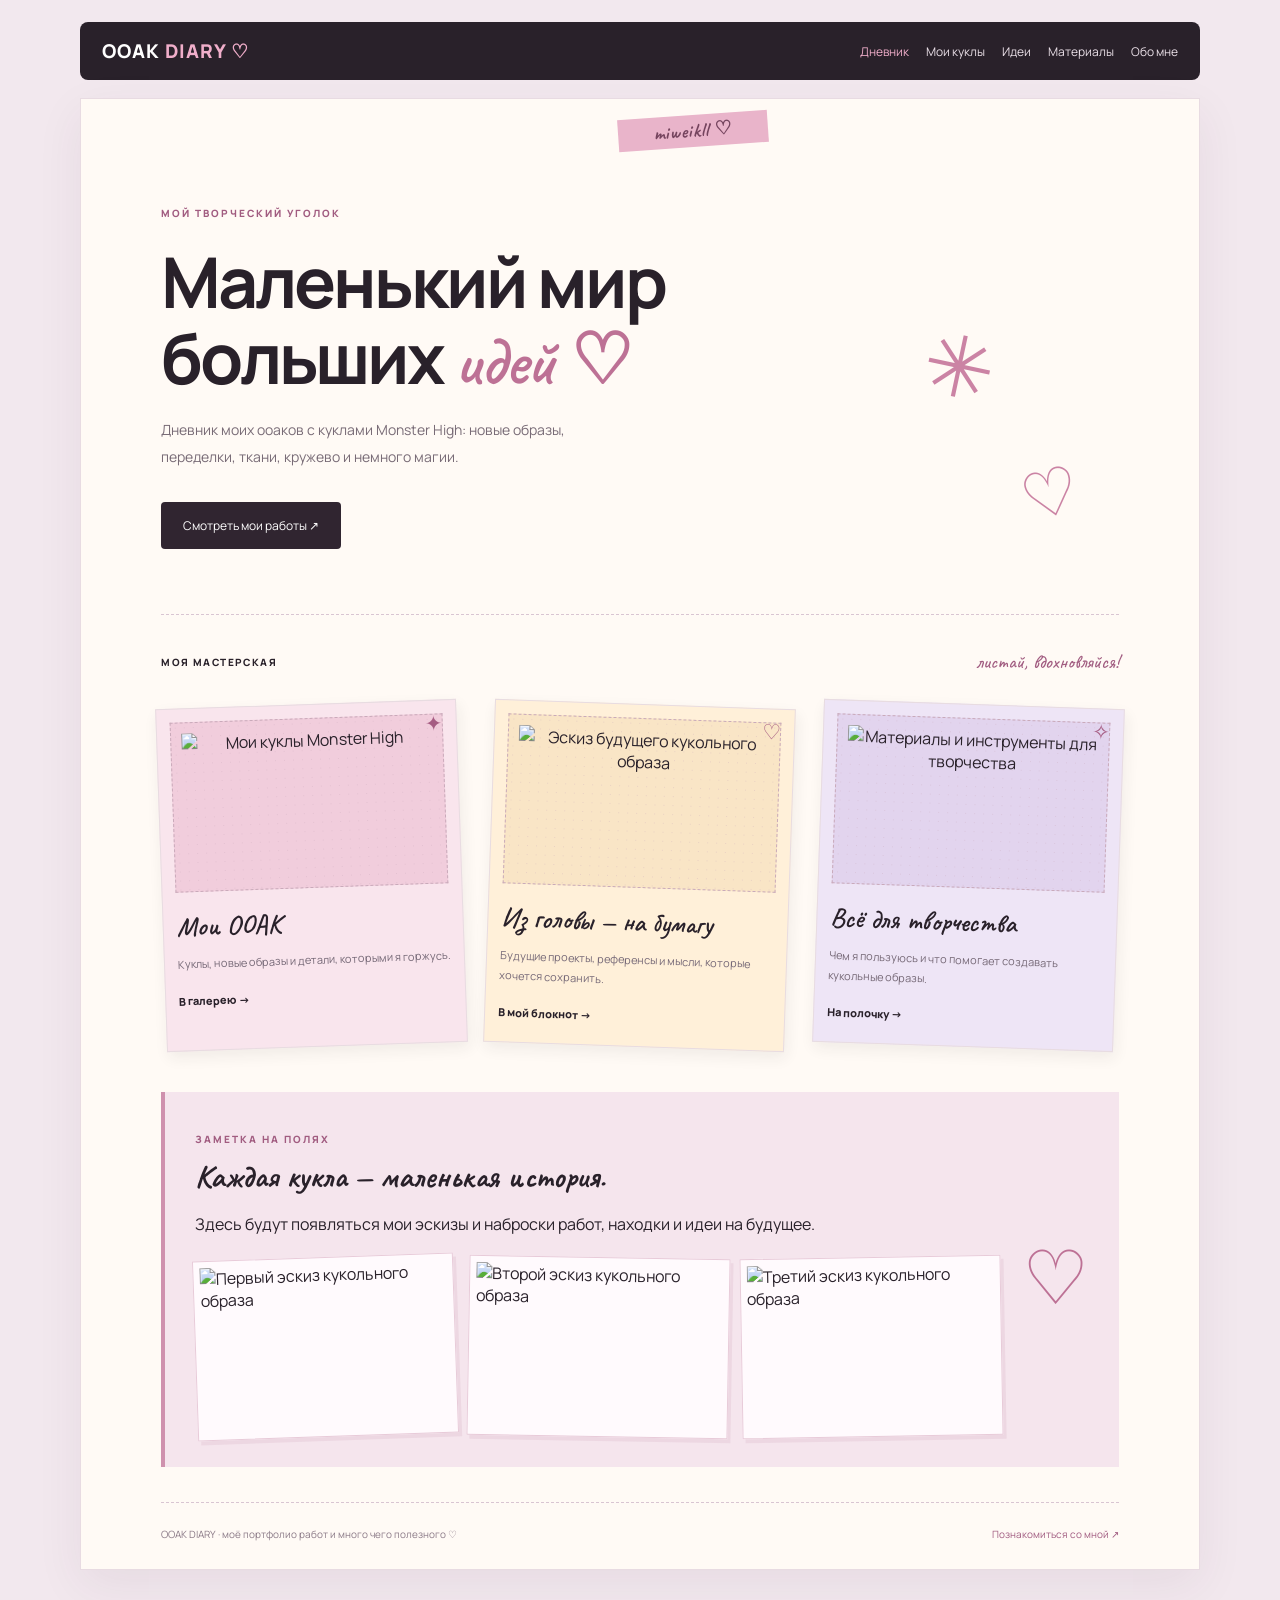
==== index.html @ fc01490b "Add files via upload" ====
<!DOCTYPE html>
<html lang="ru">
<head>
    <meta charset="UTF-8">
    <meta name="viewport" content="width=device-width, initial-scale=1.0">
    <title>OOAK Diary — мой кукольный дневник</title>
    <meta name="description" content="Мой творческий дневник: OOAK Monster High, эскизы, материалы и идеи.">
    <link rel="stylesheet" href="style.css">
</head>
<body>

    <header class="topbar">
        <a class="logo" href="index.html">OOAK <span>DIARY ♡</span></a>
        <nav>
            <a class="active" href="index.html">Дневник</a>
            <a href="works.html">Мои куклы</a>
            <a href="ideas.html">Идеи</a>
            <a href="materials.html">Материалы</a>
            <a href="about.html">Обо мне</a>
        </nav>
    </header>

    <main class="paper">
        <div class="tape">miweikll ♡</div>

        <section class="intro">
            <p class="eyebrow">МОЙ ТВОРЧЕСКИЙ УГОЛОК</p>
            <h1>Маленький мир<br>больших <span>идей ♡</span></h1>
            <p class="intro-text">
                Дневник моих ооаков с куклами Monster High:
                новые образы, переделки, ткани, кружево и немного магии.
            </p>
            <a class="sticker-button" href="works.html">Смотреть мои работы ↗</a>
            <span class="doodle doodle-one">✳</span>
            <span class="doodle doodle-two">♡</span>
        </section>

        <section class="diary-section">
            <div class="section-heading">
                <span>МОЯ МАСТЕРСКАЯ</span>
                <span class="handwritten">листай, вдохновляйся!</span>
            </div>

            <div class="note-grid">

                <a class="note note-pink tilt-left" href="works.html">
                    <span class="pin">✦</span>

                    <div class="fake-photo doll-photo">
                        <img
                            src="images/collagedolls.jpg"
                            alt="Мои куклы Monster High"
                            style="width: 100%; height: 100%; object-fit: cover;"
                        >
                    </div>

                    <h2>Мои OOAK</h2>
                    <p>Куклы, новые образы и детали, которыми я горжусь.</p>
                    <span class="note-link">В галерею →</span>
                </a>

                <a class="note note-cream tilt-right" href="ideas.html">
                    <span class="pin">♡</span>

                    <div class="fake-photo sketch-photo">
                        <img
                            src="images/_.jpeg"
                            alt="Эскиз будущего кукольного образа"
                            style="width: 100%; height: 100%; object-fit: cover;"
                        >
                    </div>

                    <h2>Из головы — на бумагу</h2>
                    <p>Будущие проекты, референсы и мысли, которые хочется сохранить.</p>
                    <span class="note-link">В мой блокнот →</span>
                </a>

                <a class="note note-lilac tilt-right" href="materials.html">
                    <span class="pin">✧</span>

                    <div class="fake-photo material-photo">
                        <img
                            src="images/творчество.jpeg"
                            alt="Материалы и инструменты для творчества"
                            style="width: 100%; height: 100%; object-fit: cover;"
                        >
                    </div>

                    <h2>Всё для творчества</h2>
                    <p>Чем я пользуюсь и что помогает создавать кукольные образы.</p>
                    <span class="note-link">На полочку →</span>
                </a>

            </div>
        </section>

        <section class="latest">
            <div>
                <p class="eyebrow">ЗАМЕТКА НА ПОЛЯХ</p>
                <h2>Каждая кукла — маленькая история.</h2>
                <p>Здесь будут появляться мои эскизы и наброски работ, находки и идеи на будущее.</p>

                <!-- Три эскиза в один ряд -->
                <div class="sketch-row">
                    <img
                        src="images/эскиз1.png"
                        alt="Первый эскиз кукольного образа"
                        loading="lazy"
                    >
                    <img
                        src="images/эскиз2.png"
                        alt="Второй эскиз кукольного образа"
                        loading="lazy"
                    >
                    <img
                        src="images/эскиз3.png"
                        alt="Третий эскиз кукольного образа"
                        loading="lazy"
                    >
                </div>
            </div>

            <div class="big-heart">♡</div>
        </section>

        <footer>
            <span>OOAK DIARY · моё портфолио работ и много чего полезного ♡</span>
            <a href="about.html">Познакомиться со мной ↗</a>
        </footer>
    </main>

    
<div class="sketch-lightbox" id="sketchLightbox">
    <button class="sketch-lightbox-close" id="sketchLightboxClose" aria-label="Закрыть">×</button>
    <img id="sketchLightboxImage" src="" alt="Увеличенный эскиз">
</div>

<script>
    const sketchImages = document.querySelectorAll('.sketch-row img');
    const sketchLightbox = document.getElementById('sketchLightbox');
    const sketchLightboxImage = document.getElementById('sketchLightboxImage');
    const sketchLightboxClose = document.getElementById('sketchLightboxClose');

    sketchImages.forEach(function(image) {
        image.addEventListener('click', function() {
            sketchLightboxImage.src = image.src;
            sketchLightboxImage.alt = image.alt;
            sketchLightbox.classList.add('show');
            document.body.style.overflow = 'hidden';
        });
    });

    function closeSketchLightbox() {
        sketchLightbox.classList.remove('show');
        document.body.style.overflow = '';
    }

    sketchLightboxClose.addEventListener('click', closeSketchLightbox);

    sketchLightbox.addEventListener('click', function(event) {
        if (event.target === sketchLightbox || event.target === sketchLightboxImage) {
            closeSketchLightbox();
        }
    });

    document.addEventListener('keydown', function(event) {
        if (event.key === 'Escape') {
            closeSketchLightbox();
        }
    });
</script>

<script src="script.js"></script>

</body>
</html>
---- style.css ----
@import url('https://fonts.googleapis.com/css2?family=Caveat:wght@400;500;600;700&family=Manrope:wght@400;500;600;700;800&display=swap');

:root {
  --ink: #29212a;
  --pink: #e8a8c2;
  --paper: #fffaf5;
  --muted: #837580;
  --line: #eadce3;
}

* {
  box-sizing: border-box;
}

html {
  scroll-behavior: smooth;
}

body {
  margin: 0;
  padding: 0 22px 40px;
  color: var(--ink);
  background-color: #f2e8ee;
  background-image: radial-gradient(#d9c4d1 0.7px, transparent 0.7px);
  background-size: 14px 14px;
  font-family: 'Manrope', sans-serif;
}

a {
  color: inherit;
  text-decoration: none;
}

/* Шапка сайта */

.topbar {
  max-width: 1120px;
  margin: 22px auto 18px;
  padding: 16px 22px;
  background: #29212a;
  color: white;
  border-radius: 8px;
  display: flex;
  justify-content: space-between;
  align-items: center;
  gap: 18px;
  flex-wrap: wrap;
}

.logo {
  font-weight: 800;
  letter-spacing: 1px;
  font-size: 19px;
}

.logo span {
  color: #f0aeca;
}

nav {
  display: flex;
  flex-wrap: wrap;
  gap: 17px;
  font-size: 12px;
}

nav a {
  color: #e9dfe7;
  transition: color 0.2s;
}

nav a:hover,
nav a.active {
  color: #f0aeca;
}

/* Основной лист */

.paper {
  position: relative;
  max-width: 1120px;
  margin: auto;
  padding: 55px 6.5% 28px;
  background: var(--paper);
  border: 1px solid #e8dbe2;
  box-shadow: 0 15px 45px #46304412;
  overflow: hidden;
}



.tape {
  position: absolute;
  width: 150px;
  min-height: 30px;
  padding: 4px 8px;
  background: #e9b4ca;
  top: 16px;
  left: 48%;
  transform: rotate(-4deg);
  display: flex;
  align-items: center;
  justify-content: center;
  color: #75445e;
  font-family: 'Caveat', cursive;
  font-size: 19px;
  font-weight: 700;
  letter-spacing: 1px;
  z-index: 10;
  opacity: 1;
  visibility: visible;
}



/* Заголовки и текст */

.eyebrow {
  color: #a15c80;
  font-size: 10px;
  font-weight: 800;
  letter-spacing: 2px;
}

h1 {
  font-size: clamp(38px, 6vw, 70px);
  line-height: 1.08;
  letter-spacing: -3px;
  margin: 24px 0 18px;
}

h1 span {
  color: #bd7195;
  font-family: 'Caveat', cursive;
  font-weight: 600;
  letter-spacing: -1px;
}

.intro-text {
  max-width: 470px;
  font-size: 14px;
  line-height: 1.9;
  color: #786b76;
}

.sticker-button {
  display: inline-block;
  margin-top: 18px;
  background: #302530;
  color: white;
  padding: 15px 22px;
  border-radius: 4px;
  font-size: 12px;
  transition: transform 0.2s, background 0.2s;
}

.sticker-button:hover {
  transform: translateY(-3px);
  background: #9b557a;
}

/* Декоративные элементы */

.doodle {
  position: absolute;
  font-family: 'Caveat', cursive;
  color: #cb83a4;
}

.doodle-one {
  right: 13%;
  top: 35%;
  font-size: 85px;
  transform: rotate(12deg);
}

.doodle-two {
  right: 4%;
  bottom: 17%;
  font-size: 65px;
  transform: rotate(-15deg);
}

/* Главная страница */

.intro {
  position: relative;
  padding: 42px 0 65px;
  border-bottom: 1px dashed #d9c5d2;
}

.diary-section {
  padding: 35px 0 45px;
}

.section-heading {
  display: flex;
  justify-content: space-between;
  align-items: center;
  gap: 12px;
  flex-wrap: wrap;
  font-size: 10px;
  font-weight: 800;
  letter-spacing: 1.4px;
}

.handwritten {
  font-family: 'Caveat', cursive;
  color: #a15c80;
  font-size: 19px;
  font-weight: 500;
  letter-spacing: 0;
}

/* Сетка карточек */

.note-grid {
  display: grid;
  grid-template-columns: repeat(3, minmax(0, 1fr));
  align-items: stretch;
  gap: 27px;
  margin-top: 30px;
}

.note {
  position: relative;
  display: block;
  padding: 13px 13px 20px;
  border: 1px solid #e8dce1;
  box-shadow: 2px 6px 15px #30253012;
  transition: transform 0.25s, box-shadow 0.25s;
}

.note:hover {
  transform: rotate(0deg) translateY(-7px);
  box-shadow: 4px 12px 22px #30253020;
}

.note-pink {
  background: #f9e5ed;
}

.note-cream {
  background: #fff0d9;
}

.note-lilac {
  background: #eee5f6;
}

.tilt-left {
  transform: rotate(-2deg);
}

.tilt-right {
  transform: rotate(2deg);
}

.pin {
  position: absolute;
  right: 13px;
  top: 8px;
  z-index: 1;
  font-size: 21px;
  color: #a65d83;
}

/* Заглушки для фотографий */

.fake-photo {
  height: 170px;
  display: flex;
  flex-direction: column;
  align-items: center;
  justify-content: center;
  gap: 8px;
  border: 1px dashed #c9aaba;
  text-align: center;
  padding: 10px;
  background-image: radial-gradient(#c9aaba55 0.8px, transparent 0.8px);
  background-size: 9px 9px;
}

.fake-photo span {
  font-size: 11px;
  font-weight: 800;
  letter-spacing: 1px;
}

.fake-photo small {
  font-family: 'Caveat', cursive;
  font-size: 18px;
  color: #80667b;
}

.doll-photo {
  background-color: #f1cddc;
}

.sketch-photo {
  background-color: #f9e5c6;
}

.material-photo {
  background-color: #e2d4ee;
}

.note h2 {
  font-family: 'Caveat', cursive;
  font-size: 27px;
  font-weight: 600;
  margin: 17px 0 5px;
}

.note p {
  color: #766977;
  font-size: 11px;
  line-height: 1.8;
}

.note-link {
  display: inline-block;
  font-size: 11px;
  font-weight: 800;
  margin-top: 8px;
}

/* Последняя запись */

.latest {
  padding: 30px;
  background: #f5e5ed;
  display: flex;
  align-items: center;
  justify-content: space-between;
  gap: 20px;
  border-left: 4px solid #cf91ae;
}

.latest h2 {
  font-family: 'Caveat', cursive;
  font-size: 32px;
  margin: 10px 0;
}

.latest p:last-child {
  color: #786b76;
  font-size: 12px;
  line-height: 1.8;
}

.big-heart {
  color: #bd7195;
  font-size: 75px;
  font-family: 'Caveat', cursive;
}

/* Страницы сайта */

.subpage {
  padding: 42px 0 55px;
  min-height: 55vh;
}

.subpage > h1 {
  margin-top: 20px;
}

.journal-note {
  position: relative;
  margin: 30px 0;
  padding: 25px;
  background: #fff0f5;
  border: 1px solid #ead4df;
  box-shadow: 3px 5px 12px #3025300d;
  transform: rotate(-0.5deg);
}

.journal-note h2 {
  font-family: 'Caveat', cursive;
  font-size: 30px;
  font-weight: 600;
}

.journal-note p {
  color: #766977;
  font-size: 13px;
  line-height: 2;
}

.journal-note .fake-photo {
  max-width: 360px;
  margin-bottom: 20px;
}

/* Карточки кукол */


/* Описание куклы можно прокручивать */

.work-card > p:not(.sold-label):not(.sale-label) {
  height: 100px;
  min-height: 100px;
  max-height: 100px;
  flex: 0 0 100px;
  margin: 0;
  color: #766977;
  font-size: 12px;
  line-height: 1.8;
  overflow-y: auto;
  overflow-x: hidden;
  padding-right: 5px;
}

/* Полоса прокрутки описания */

.work-card > p:not(.sold-label):not(.sale-label)::-webkit-scrollbar {
  width: 4px;
}

.work-card > p:not(.sold-label):not(.sale-label)::-webkit-scrollbar-thumb {
  background: #d9a5bd;
  border-radius: 10px;
}

.work-card > p:not(.sold-label):not(.sale-label)::-webkit-scrollbar-track {
  background: #f5e8ee;
  border-radius: 10px;
}


/* Галерея фотографий */

.photo-gallery {
  position: relative;
  width: 100%;
  height: 300px;
  flex: 0 0 300px;
  overflow: hidden;
  border-radius: 12px;
  background: #f5edf2;
  margin-bottom: 12px;
}

.photo-gallery .work-photo {
  display: block;
  width: 100%;
  height: 100%;
  object-fit: contain;
  margin: 0;
}

.gallery-arrow {
  position: absolute;
  z-index: 2;
  top: 50%;
  transform: translateY(-50%);
  width: 38px;
  height: 44px;
  border: none;
  border-radius: 10px;
  background: rgba(255, 255, 255, 0.9);
  color: #8e5875;
  font-size: 28px;
  cursor: pointer;
}

.gallery-arrow.prev {
  left: 8px;
}

.gallery-arrow.next {
  right: 8px;
}

.photo-counter {
  position: absolute;
  bottom: 9px;
  left: 50%;
  transform: translateX(-50%);
  padding: 4px 10px;
  border-radius: 20px;
  background: rgba(35, 25, 33, 0.75);
  color: white;
  font-size: 12px;
}

/* Заголовки карточек кукол */

.work-card h3 {
  margin: 10px 0;
  font-family: 'Caveat', cursive;
  font-size: 27px;
  font-weight: 600;
  line-height: 1.3;
  min-height: 35px;
}

/* Описания занимают одинаковую высоту */

.work-card > p:not(.sold-label):not(.sale-label) {
  height: 100px;
  min-height: 100px;
  max-height: 100px;
  flex: 0 0 100px;
  margin: 0;
  color: #766977;
  font-size: 12px;
  line-height: 1.8;
  overflow: hidden;
}

/* Надпись ПРОДАНО */

.work-card .sold-label {
  flex: 0 0 auto;
  margin: 12px 0 0;
  color: #9a3149;
  font-weight: 800;
  font-size: 14px;
  letter-spacing: 2px;
  line-height: 1.5;
  text-transform: uppercase;
}

/* Цена куклы Ula — такой же шрифт, как у ПРОДАНО */

.work-card > p.sale-label {
  height: auto;
  min-height: 0;
  max-height: none;
  flex: 0 0 auto;
  margin: 12px 0 0;
  color: #9bbf9a;
  font-weight: 800;
  font-size: 14px;
  letter-spacing: 2px;
  line-height: 1.5;
  text-transform: uppercase;
  overflow: visible;
}

/* Заглушки в карточках имеют высоту галереи */

.work-card .fake-photo {
  height: 300px;
  flex: 0 0 300px;
  margin-bottom: 12px;
}

/* Подвал */

footer {
  border-top: 1px dashed #d9c5d2;
  padding-top: 24px;
  margin-top: 35px;
  display: flex;
  justify-content: space-between;
  gap: 15px;
  flex-wrap: wrap;
  color: #8b7a87;
  font-size: 10px;
}

footer a {
  color: #a15c80;
}

/* Адаптация под планшеты и телефоны */

@media (max-width: 760px) {
  body {
    padding: 0 10px 20px;
  }

  .topbar {
    padding: 16px;
  }

  nav {
    gap: 12px;
  }

  .paper {
    padding: 40px 6% 25px;
  }

  .note-grid {
    grid-template-columns: 1fr;
    gap: 24px;
    max-width: 390px;
    margin-left: auto;
    margin-right: auto;
  }

  .fake-photo {
    height: 220px;
  }

  .work-card .fake-photo {
    height: 300px;
  }

  .doodle-one {
    right: 5%;
    top: 12%;
    font-size: 52px;
  }

  .doodle-two {
    right: 2%;
    bottom: 8%;
    font-size: 45px;
  }

  h1 {
    letter-spacing: -2px;
  }

  .latest {
    padding: 22px;
  }

  .journal-note {
    padding: 18px;
  }
}

/* ===== Полноэкранный просмотр фотографий ===== */

.lightbox {
    display: none;
    position: fixed;
    inset: 0;
    z-index: 9999;
    background: rgba(12, 8, 15, 0.96);
    align-items: center;
    justify-content: center;
    padding: 65px 75px;
    box-sizing: border-box;
}

.lightbox.active {
    display: flex;
}

.lightbox-image {
    display: block;
    max-width: 100%;
    max-height: 100%;
    width: auto;
    height: auto;
    object-fit: contain;
    border-radius: 5px;
    box-shadow: 0 0 35px rgba(219, 155, 187, 0.18);
    user-select: none;
}

.lightbox-close {
    position: absolute;
    top: 18px;
    right: 28px;
    z-index: 2;
    border: none;
    background: transparent;
    color: #f3c8df;
    font-size: 46px;
    line-height: 1;
    cursor: pointer;
}

.lightbox-arrow {
    position: absolute;
    top: 50%;
    transform: translateY(-50%);
    z-index: 2;
    width: 48px;
    height: 65px;
    border: 1px solid rgba(219, 155, 187, 0.35);
    border-radius: 8px;
    background: rgba(219, 155, 187, 0.12);
    color: #f3c8df;
    font-size: 28px;
    cursor: pointer;
    transition: background 0.2s, color 0.2s;
}

.lightbox-arrow:hover {
    background: #db9bbb;
    color: #241520;
}

.lightbox-prev {
    left: 18px;
}

.lightbox-next {
    right: 18px;
}

.lightbox-counter {
    position: absolute;
    bottom: 18px;
    left: 50%;
    transform: translateX(-50%);
    color: #f3c8df;
    font-size: 14px;
    letter-spacing: 2px;
}

/* Для небольших экранов */
@media (max-width: 600px) {
    .lightbox {
        padding: 60px 12px;
    }

    .lightbox-image {
        max-width: 100%;
        max-height: 80vh;
    }

    .lightbox-arrow {
        width: 38px;
        height: 50px;
        font-size: 22px;
        background: rgba(20, 12, 22, 0.75);
    }

    .lightbox-prev {
        left: 5px;
    }

    .lightbox-next {
        right: 5px;
    }

    .lightbox-close {
        top: 12px;
        right: 15px;
    }
}

/* Увеличение фотографии на весь экран */
.zoomable-photo {
    width: 100%;
    height: 100%;
    object-fit: cover;
    cursor: zoom-in;
}

.photo-lightbox {
    display: none;
    position: fixed;
    inset: 0;
    z-index: 9999;
    background: rgba(15, 10, 18, 0.94);
    align-items: center;
    justify-content: center;
    padding: 50px 20px 20px;
    box-sizing: border-box;
}

.photo-lightbox.open {
    display: flex;
}

.photo-lightbox img {
    max-width: 95%;
    max-height: 90vh;
    object-fit: contain;
    cursor: zoom-out;
}

.lightbox-close {
    position: absolute;
    top: 15px;
    right: 25px;
    border: none;
    background: transparent;
    color: white;
    font-size: 45px;
    cursor: pointer;
}

/* Стрелки в карточке с фотографиями */
.photo-gallery {
  position: relative;
  display: flex;
  align-items: center;
  justify-content: center;
  overflow: hidden;
}




.photo-gallery .work-photo {
  display: block;
  width: 100%;
  height: 100%;
  object-fit: contain;
  margin: 0;
}




.photo-gallery .prev,
.photo-gallery .next {
  position: absolute;
  top: 50%;
  transform: translateY(-50%);
  z-index: 5;

  width: 32px;
  height: 38px;
  padding: 0;

  display: flex;
  align-items: center;
  justify-content: center;

  border: none;
  border-radius: 8px;
  background: rgba(255, 255, 255, 0.85);
  color: #db9bbb;
  font-size: 28px;
  line-height: 1;
  cursor: pointer;
}

.photo-gallery .prev {
  left: 8px;
}

.photo-gallery .next {
  right: 8px;
}

.photo-gallery .photo-counter {
  position: absolute;
  bottom: 8px;
  left: 50%;
  transform: translateX(-50%);
  z-index: 5;

  padding: 4px 9px;
  border-radius: 10px;
  background: rgba(0, 0, 0, 0.6);
  color: white;
  font-size: 12px;
}
```css
/* Пять фотографий эмо-образа в один горизонтальный ряд */
.idea-photos {
  display: flex;
  flex-direction: row;
  align-items: flex-start;
  gap: 12px;
  width: 100%;
  margin: 20px 0;
}

.idea-photos img {
  display: block;
  width: calc((100% - 48px) / 5);
  height: 180px;
  min-width: 0;
  flex: 1 1 0;
  object-fit: contain;
  background: #f9e5ed;
  border: 1px solid #ead4df;
  border-radius: 8px;
}

/* На телефонах фотографии тоже идут горизонтально */
@media (max-width: 600px) {
  .idea-photos {
    gap: 5px;
  }

  .idea-photos img {
    height: 100px;
  }
}

/* Фотографии эскизов на странице «Идеи» */
.idea-photos {
  display: grid;
  grid-template-columns: repeat(5, minmax(0, 1fr));
  gap: 10px;
  width: 100%;
  margin: 20px 0;
}

.idea-photos img {
  display: block;
  width: 100%;
  height: 180px;
  object-fit: contain;
  cursor: zoom-in;
  background: #f9e5ed;
  border: 1px solid #ead4df;
  border-radius: 8px;
}

/* На узком экране фотографии остаются в одном ряду */
@media (max-width: 600px) {
  .idea-photos {
    gap: 5px;
  }

  .idea-photos img {
    height: 100px;
  }
}

/* ===== Социальные сети на странице «Обо мне» ===== */

.about-socials {
  display: flex;
  flex-direction: column;
  gap: 12px;
  margin-top: 22px;
}

.about-social-link {
  display: flex;
  align-items: center;
  gap: 14px;
  padding: 14px 16px;
  color: inherit;
  text-decoration: none;
  background: rgba(255, 255, 255, 0.65);
  border: 1px dashed #db9bbb;
  border-radius: 5px;
  transition: transform 0.2s ease, background 0.2s ease;
}

.about-social-link:hover {
  transform: translateY(-3px) rotate(-0.4deg);
  background: #fff0f7;
}

.about-social-icon {
  display: flex;
  align-items: center;
  justify-content: center;
  width: 42px;
  height: 42px;
  flex-shrink: 0;
  border-radius: 50%;
  background: #f8dce9;
  color: #a64f7c;
  font-size: 23px;
}

.about-social-text {
  display: flex;
  flex-direction: column;
  gap: 4px;
  min-width: 0;
}

.about-social-text strong {
  font-size: 16px;
  color: #8e4d6d;
}

.about-social-text small {
  font-size: 12px;
  color: #987d8c;
  overflow-wrap: anywhere;
}

.about-social-arrow {
  margin-left: auto;
  color: #c47fa1;
  font-size: 22px;
}

@media (max-width: 480px) {
  .about-social-link {
    padding: 12px;
    gap: 10px;
  }
}

/* Фото автора в разделе «Обо мне» */
.about-photo {
  width: 100%;
  max-width: 350px;
  height: auto;
  margin: 0 auto 25px;
  overflow: hidden;
  transform: rotate(-2deg);
  border: 8px solid #fffafc;
  box-shadow: 3px 4px 12px rgba(100, 50, 75, 0.18);
  background: #fffafc;
}

.about-photo img {
  display: block;
  width: 100%;
  height: auto;
  object-fit: contain;
}

/* Эскизы в заметке на полях */
.latest .sketch-row {
    display: grid;
    grid-template-columns: repeat(3, minmax(0, 1fr));
    gap: 12px;
    margin-top: 22px;
    width: 100%;
}

.latest .sketch-row img {
    display: block;
    width: 100%;
    height: 180px;
    object-fit: contain;
    box-sizing: border-box;
    padding: 6px;
    background: #fffafd;
    border: 1px solid #e8cbd9;
    box-shadow: 3px 4px 0 rgba(190, 135, 163, 0.15);
    transition: transform 0.2s ease;
}

.latest .sketch-row img:nth-child(1) {
    transform: rotate(-2deg);
}

.latest .sketch-row img:nth-child(2) {
    transform: rotate(1deg);
}

.latest .sketch-row img:nth-child(3) {
    transform: rotate(-1deg);
}

.latest .sketch-row img:hover {
    transform: translateY(-3px) rotate(0);
}

@media (max-width: 600px) {
    .latest .sketch-row {
        gap: 6px;
    }

    .latest .sketch-row img {
        height: 120px;
        padding: 3px;
    }
}

/* Увеличение эскизов по нажатию */
.latest .sketch-row img {
    cursor: zoom-in;
}

.sketch-lightbox {
    display: none;
    position: fixed;
    inset: 0;
    z-index: 9999;
    background: rgba(25, 15, 23, 0.88);
    align-items: center;
    justify-content: center;
    padding: 55px 20px 25px;
    box-sizing: border-box;
    cursor: zoom-out;
}

.sketch-lightbox.show {
    display: flex;
}

.sketch-lightbox img {
    display: block;
    max-width: 95%;
    max-height: 90vh;
    width: auto;
    height: auto;
    object-fit: contain;
    background: #fffafd;
    padding: 8px;
    box-sizing: border-box;
    box-shadow: 0 8px 35px rgba(0, 0, 0, 0.4);
    cursor: zoom-out;
}

.sketch-lightbox-close {
    position: absolute;
    top: 12px;
    right: 22px;
    border: none;
    background: transparent;
    color: white;
    font-size: 42px;
    line-height: 1;
    cursor: pointer;
}

.sketch-lightbox-close:hover {
    color: #f3b7d2;
}

.sketch-lightbox {
    display: none;
    position: fixed;
    inset: 0;
    z-index: 99999;
    background: rgba(25, 15, 23, 0.92);
    align-items: center;
    justify-content: center;
    padding: 50px 20px 20px;
    box-sizing: border-box;
}

.sketch-lightbox.show {
    display: flex;
}

.sketch-lightbox img {
    max-width: 95vw;
    max-height: 90vh;
    width: auto;
    height: auto;
    object-fit: contain;
    background: white;
    padding: 8px;
    box-sizing: border-box;
    cursor: zoom-out;
}

.sketch-lightbox-close {
    position: absolute;
    top: 10px;
    right: 20px;
    color: white;
    background: transparent;
    border: none;
    font-size: 42px;
    cursor: pointer;
}
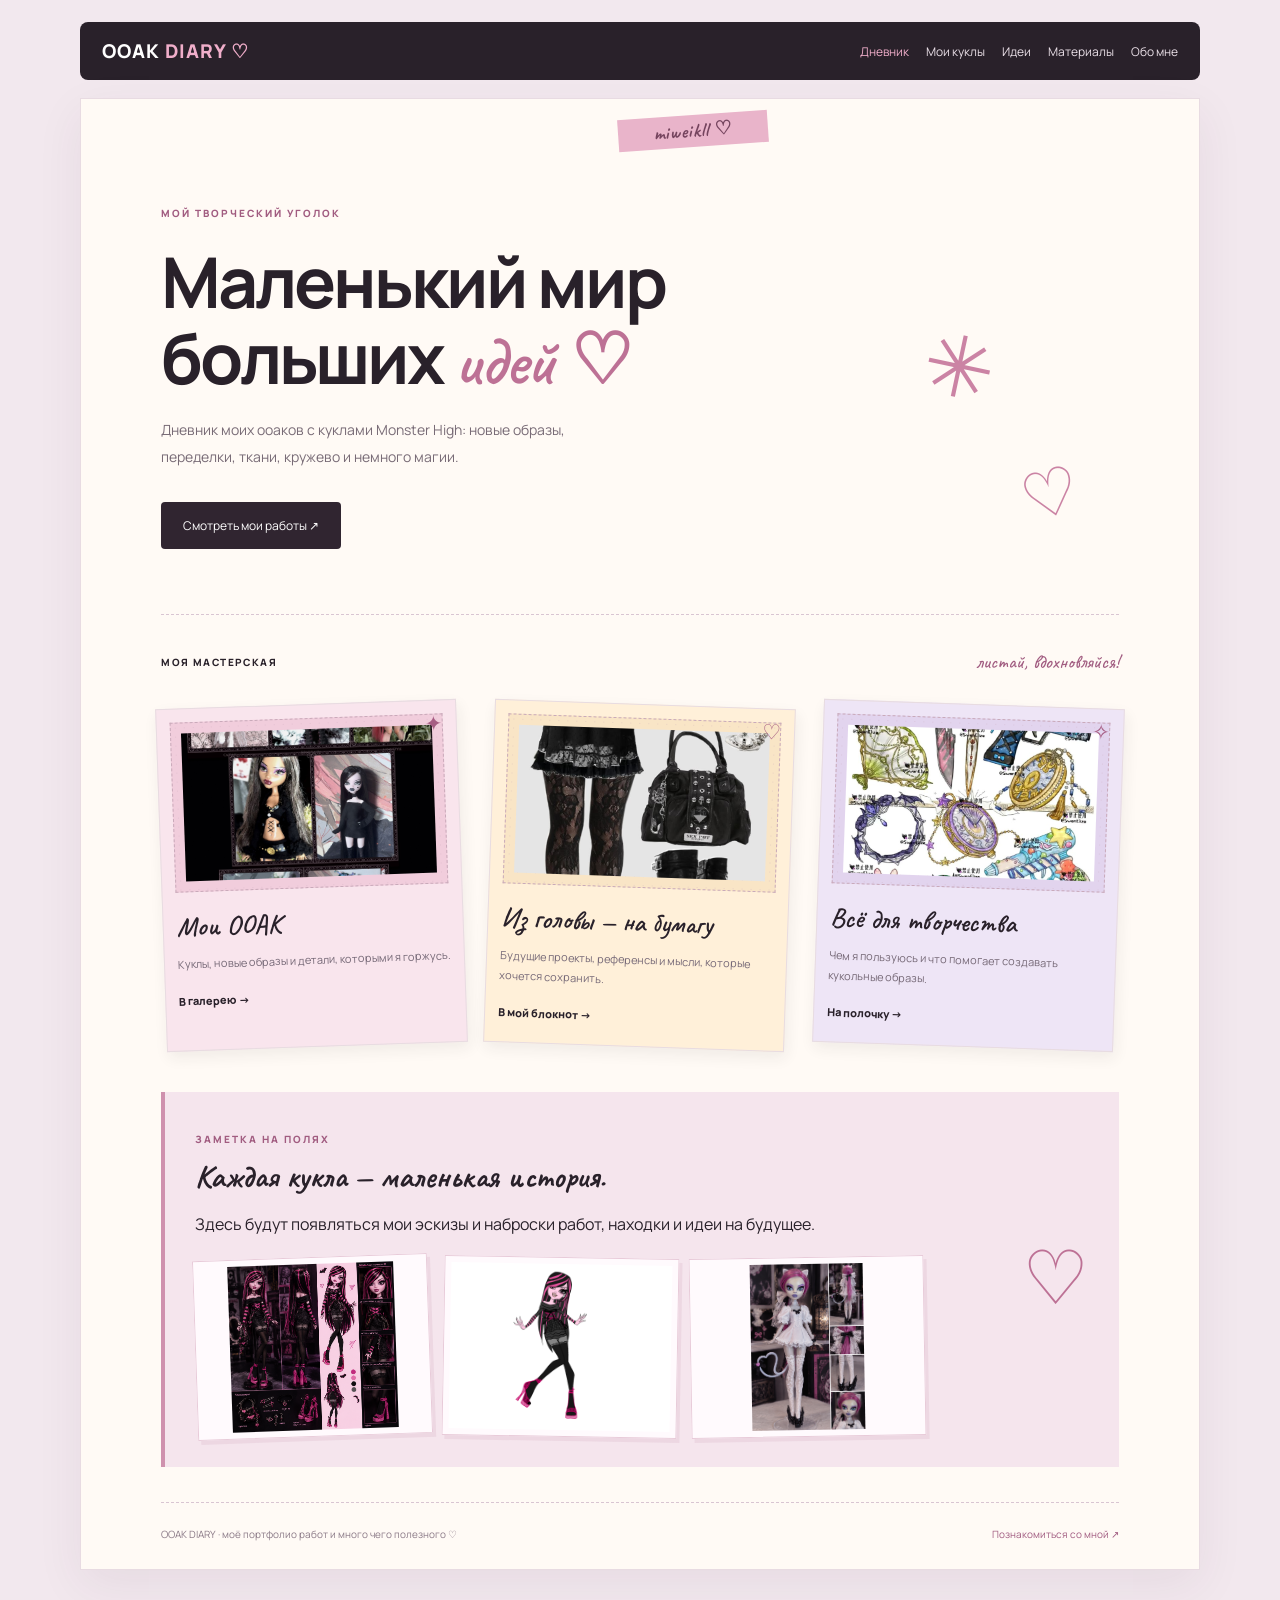
==== commit af04f199: "Update index.html" ====
--- a/index.html
+++ b/index.html
@@ -65,7 +65,7 @@
 
                     <div class="fake-photo sketch-photo">
                         <img
-                            src="images/_.jpeg"
+                            src="images/платье.jpeg"
                             alt="Эскиз будущего кукольного образа"
                             style="width: 100%; height: 100%; object-fit: cover;"
                         >
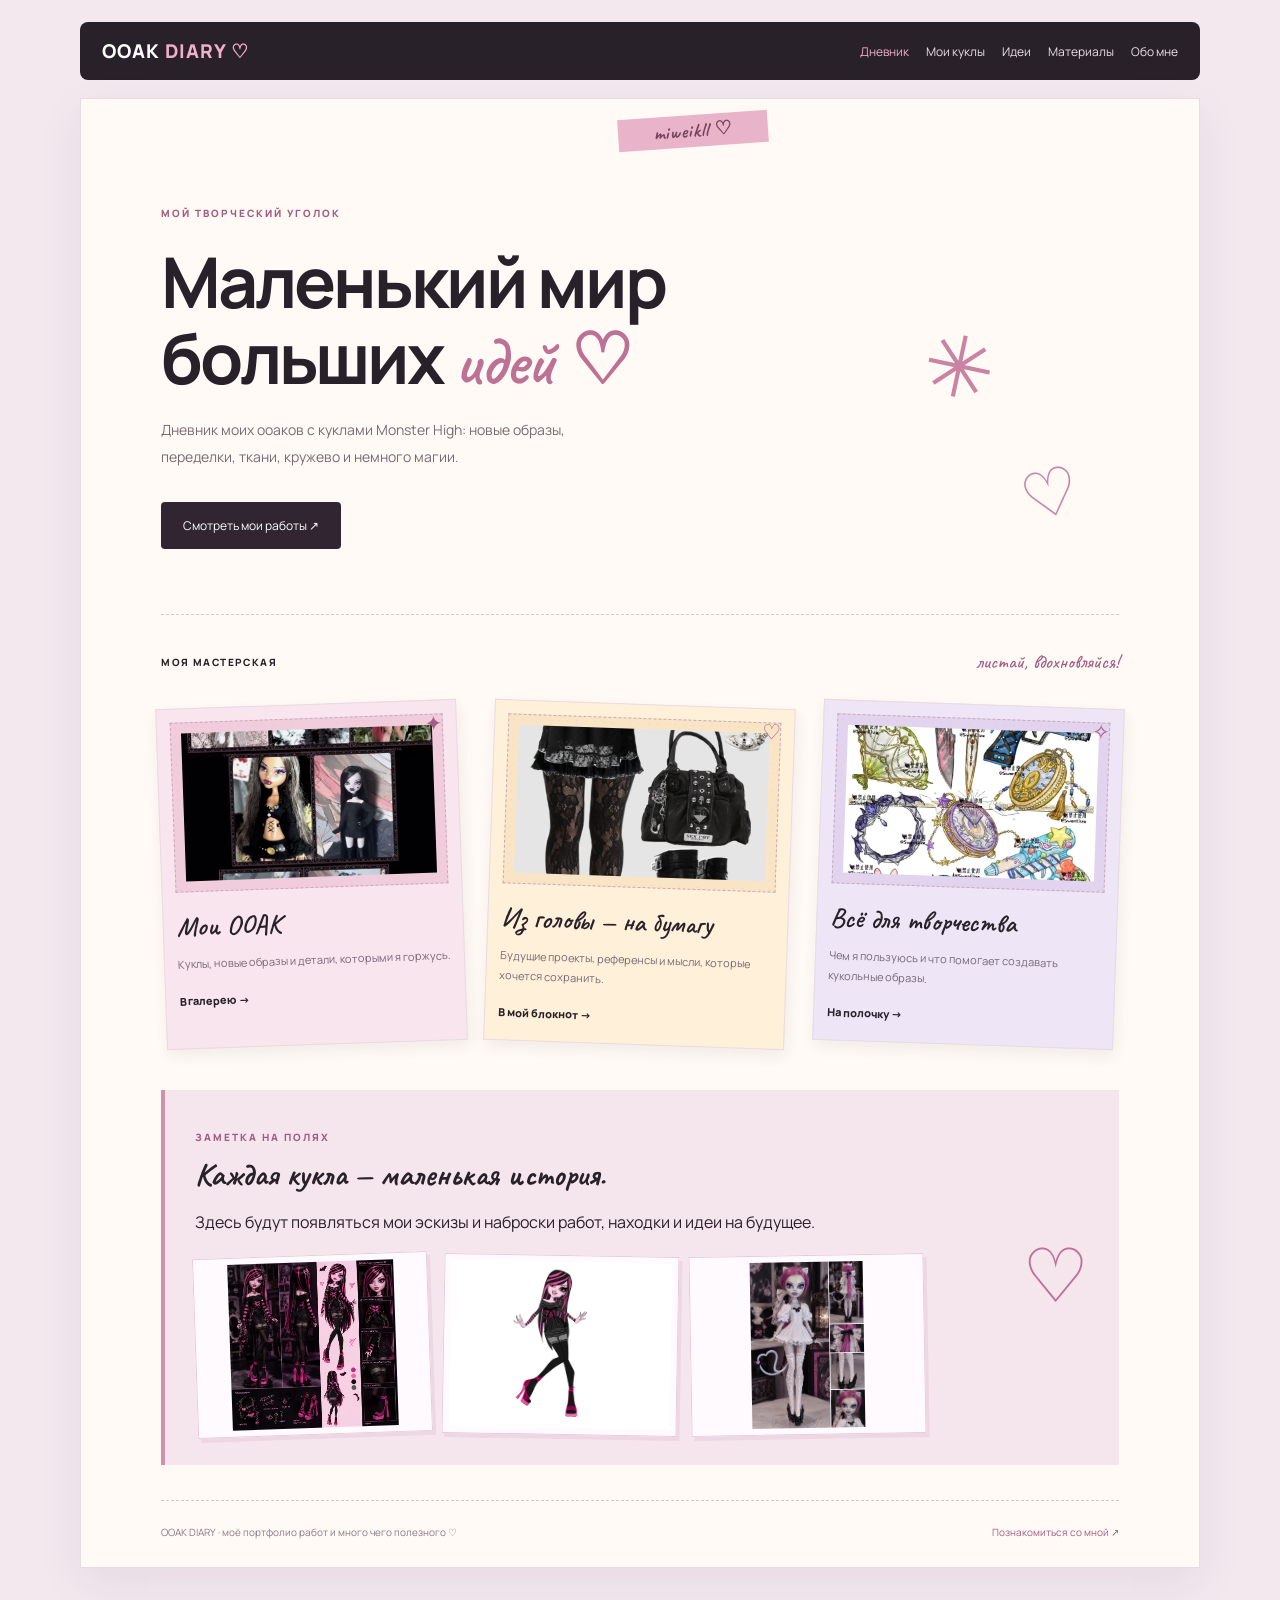
==== commit 8a16d1cb: "Update index.html" ====
--- a/index.html
+++ b/index.html
@@ -1,4 +1,5 @@
-
+<link rel="stylesheet" href="style.css">
+<link rel="icon" type="image/png" href="favicon.png">
 <!DOCTYPE html>
 <html lang="ru">
 <head>
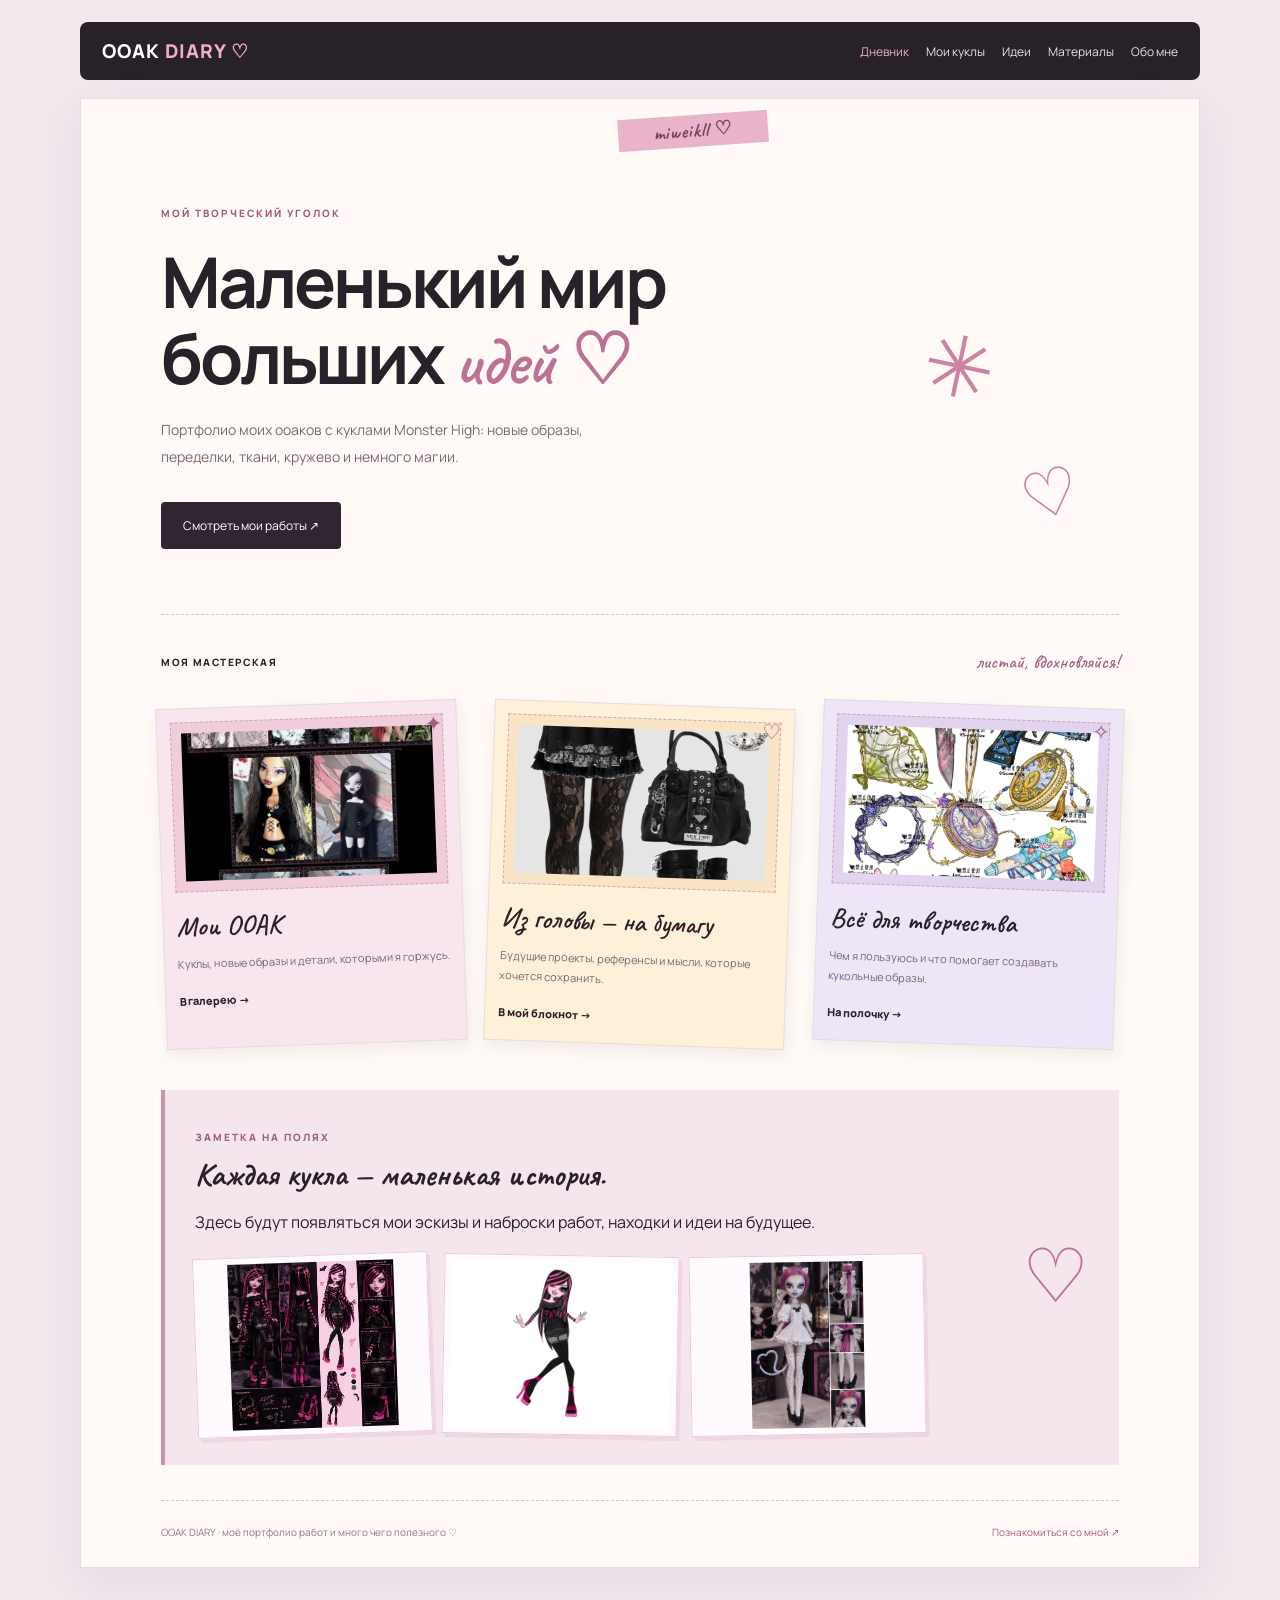
==== commit c3768e19: "Update index.html" ====
--- a/index.html
+++ b/index.html
@@ -1,5 +1,5 @@
 <link rel="stylesheet" href="style.css">
-<link rel="icon" type="image/png" href="favicon.png">
+<link rel="icon" type="image/png" href="favicon.jpeg">
 <!DOCTYPE html>
 <html lang="ru">
 <head>
@@ -29,7 +29,7 @@
             <p class="eyebrow">МОЙ ТВОРЧЕСКИЙ УГОЛОК</p>
             <h1>Маленький мир<br>больших <span>идей ♡</span></h1>
             <p class="intro-text">
-                Дневник моих ооаков с куклами Monster High:
+                Портфолио моих ооаков с куклами Monster High:
                 новые образы, переделки, ткани, кружево и немного магии.
             </p>
             <a class="sticker-button" href="works.html">Смотреть мои работы ↗</a>
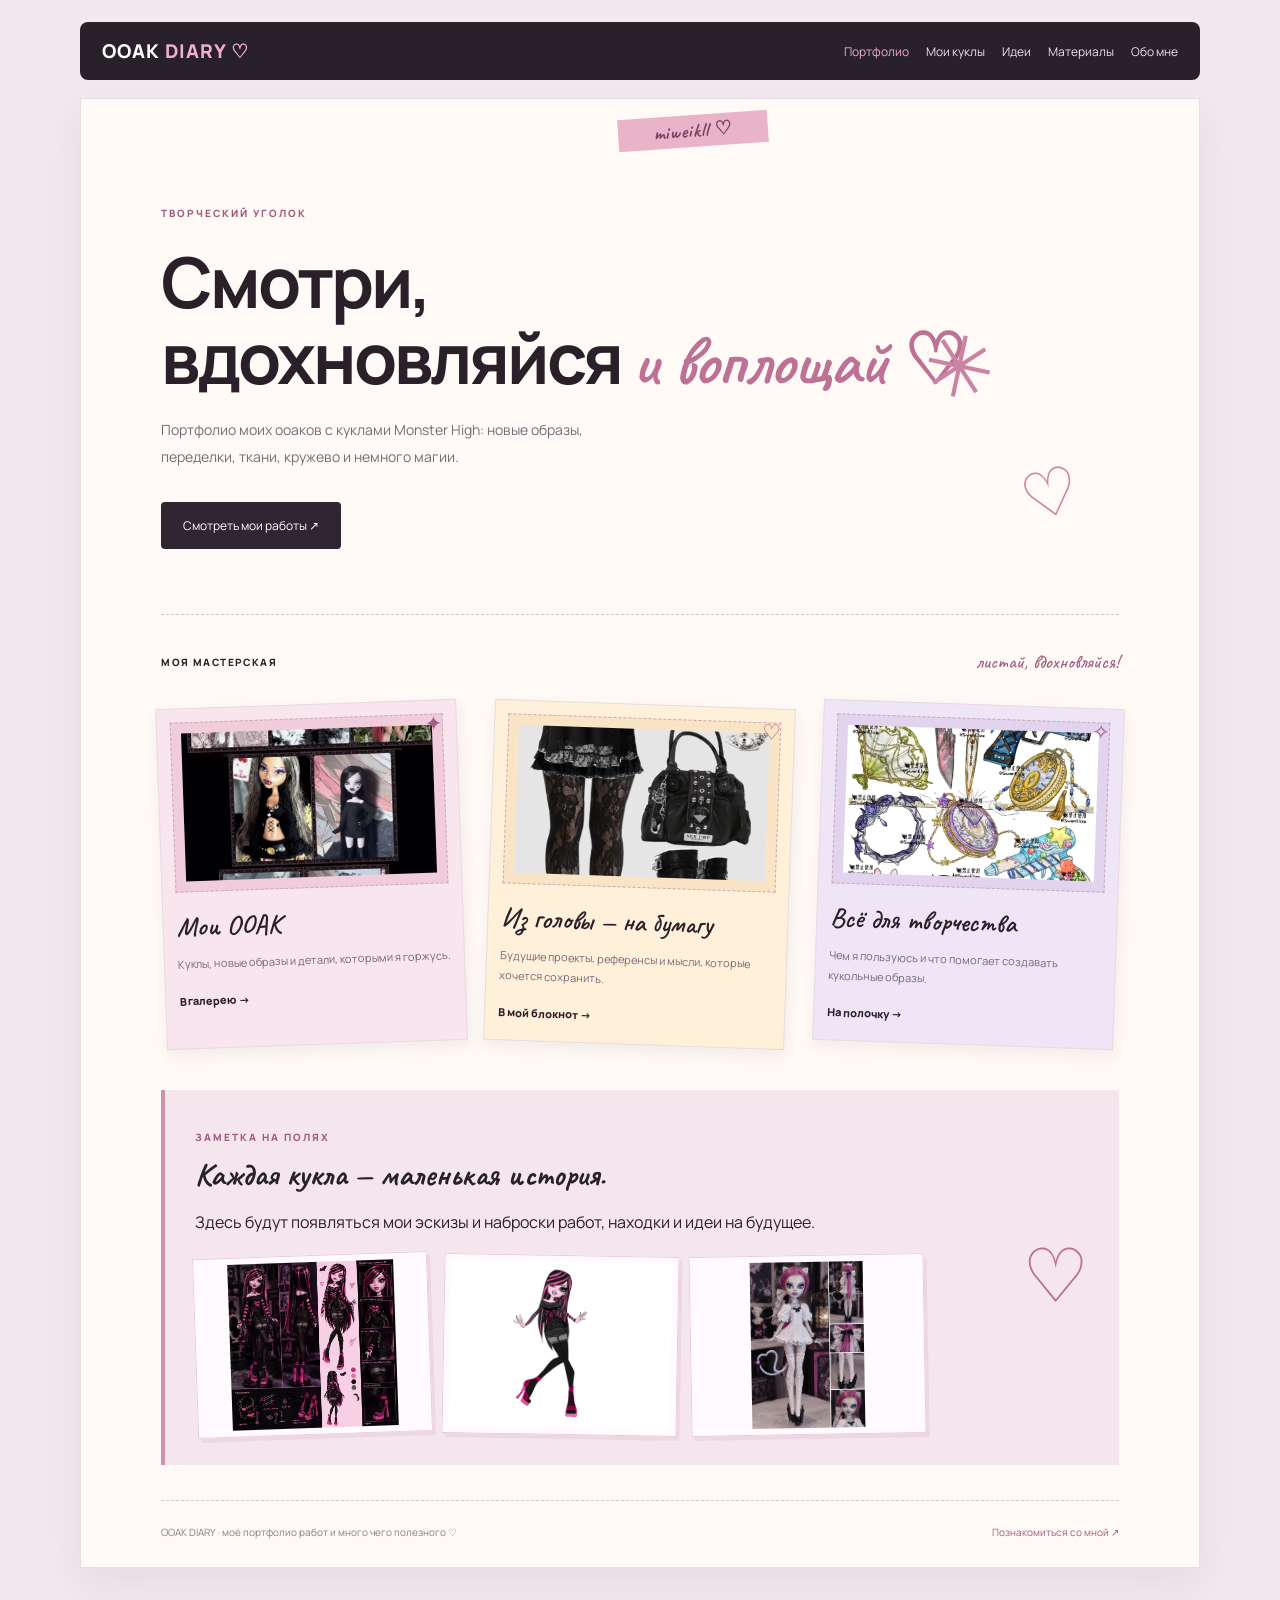
==== commit 9d199be8: "Update index.html" ====
--- a/index.html
+++ b/index.html
@@ -5,7 +5,7 @@
 <head>
     <meta charset="UTF-8">
     <meta name="viewport" content="width=device-width, initial-scale=1.0">
-    <title>OOAK Diary — мой кукольный дневник</title>
+    <title>OOAK Diary — моё портфолио</title>
     <meta name="description" content="Мой творческий дневник: OOAK Monster High, эскизы, материалы и идеи.">
     <link rel="stylesheet" href="style.css">
 </head>
@@ -14,7 +14,7 @@
     <header class="topbar">
         <a class="logo" href="index.html">OOAK <span>DIARY ♡</span></a>
         <nav>
-            <a class="active" href="index.html">Дневник</a>
+            <a class="active" href="index.html">Портфолио</a>
             <a href="works.html">Мои куклы</a>
             <a href="ideas.html">Идеи</a>
             <a href="materials.html">Материалы</a>
@@ -26,8 +26,8 @@
         <div class="tape">miweikll ♡</div>
 
         <section class="intro">
-            <p class="eyebrow">МОЙ ТВОРЧЕСКИЙ УГОЛОК</p>
-            <h1>Маленький мир<br>больших <span>идей ♡</span></h1>
+            <p class="eyebrow">ТВОРЧЕСКИЙ УГОЛОК</p>
+            <h1>Смотри,<br>вдохновляйся <span>и воплощай ♡</span></h1>
             <p class="intro-text">
                 Портфолио моих ооаков с куклами Monster High:
                 новые образы, переделки, ткани, кружево и немного магии.
